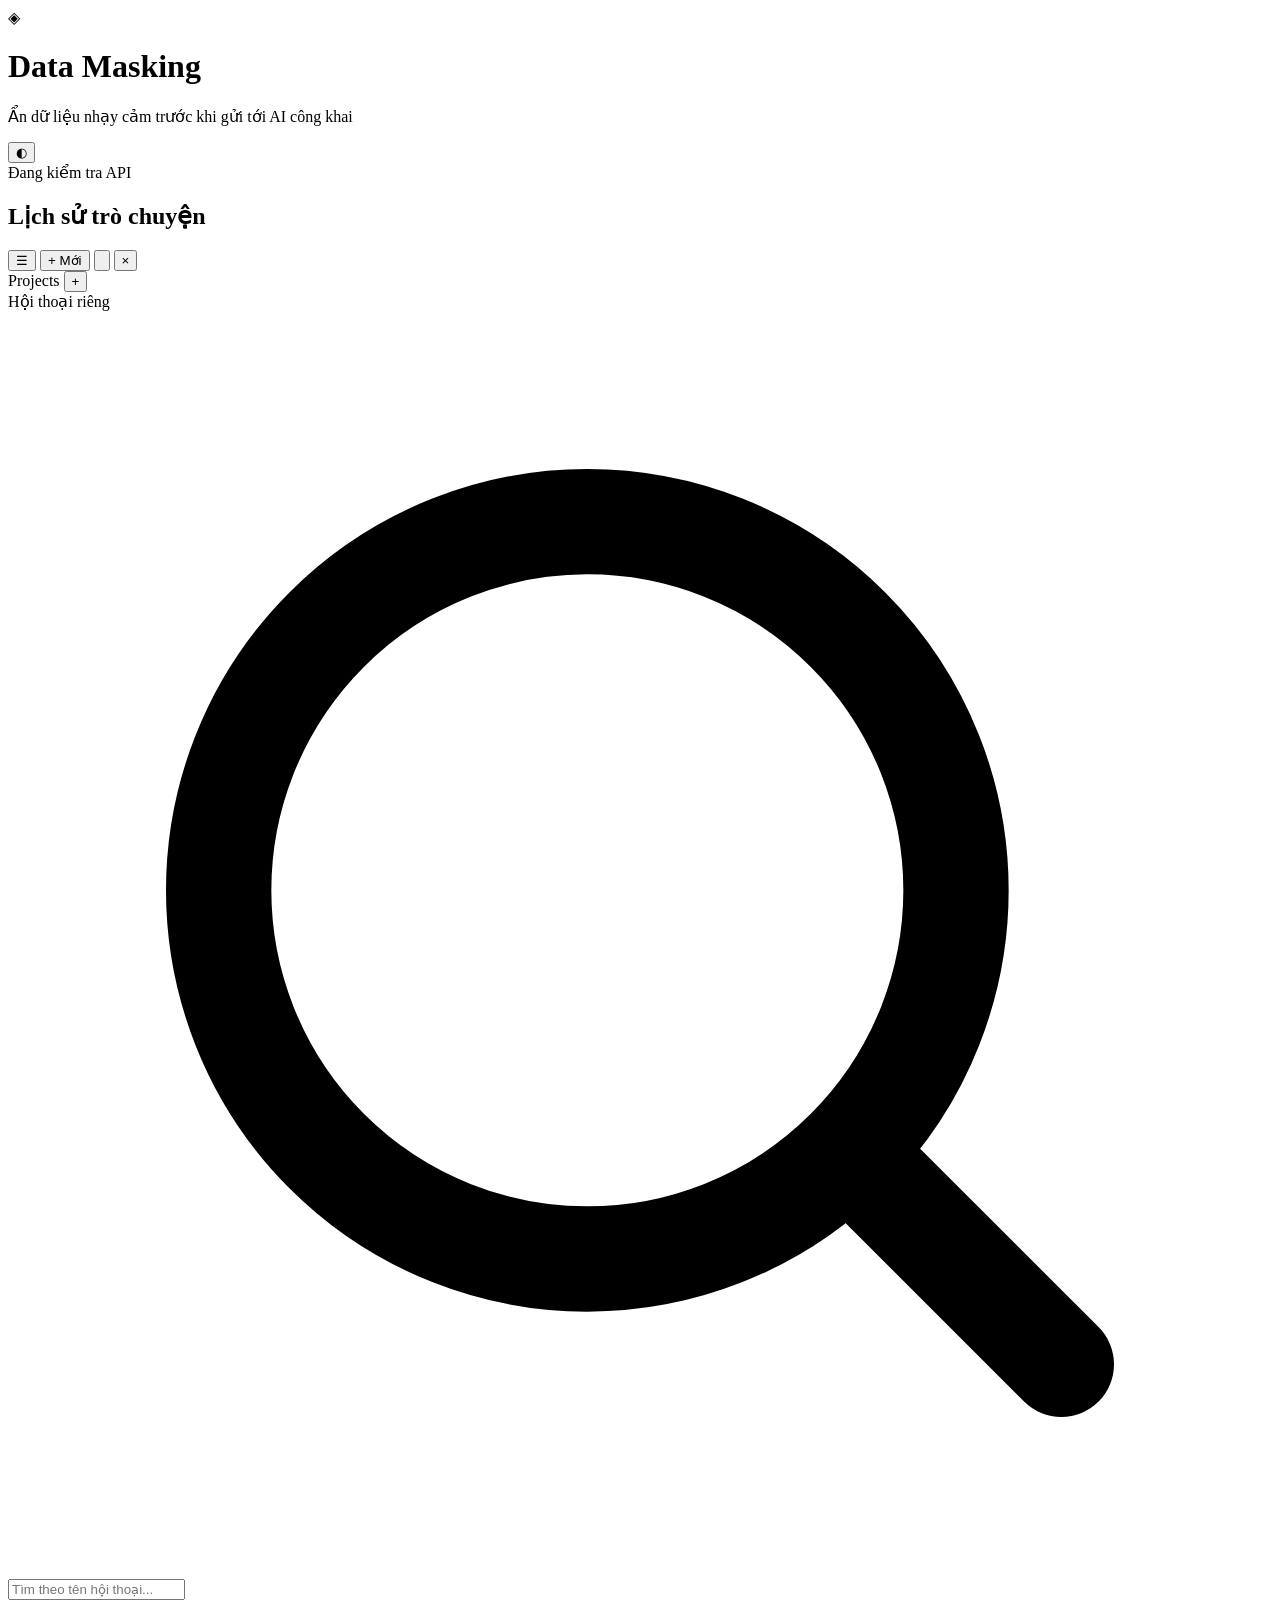
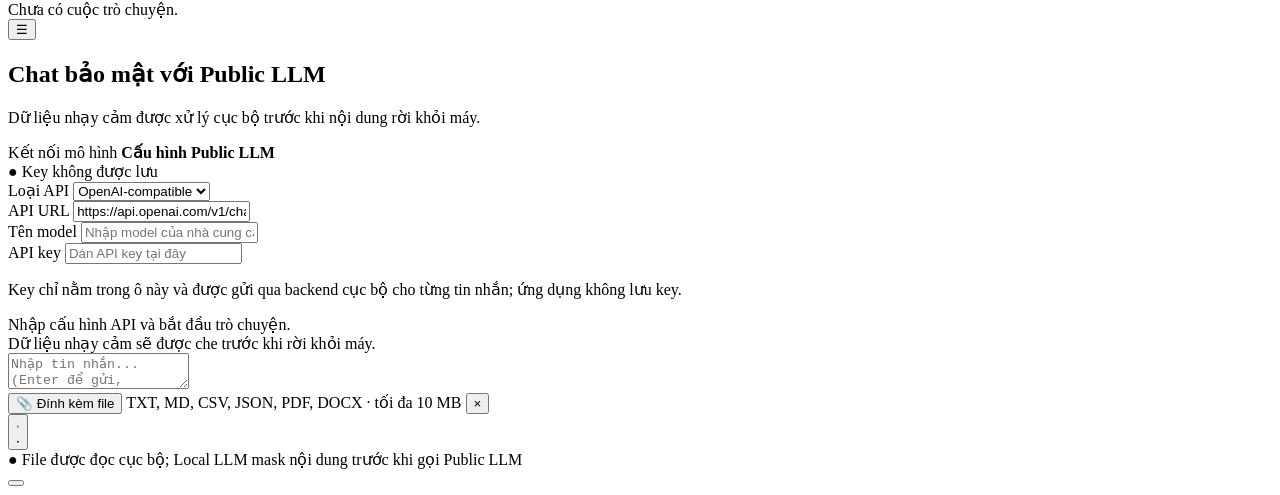
==== app/frontend/index.html @ 3c57312a "split and combine file" ====
<!doctype html>
<html lang="vi">

<head>
  <meta charset="utf-8">
  <meta name="viewport" content="width=device-width, initial-scale=1">
  <title>Data Masking</title>
  <script>
    try {
      const savedTheme = localStorage.getItem('masking-theme');
      document.documentElement.dataset.theme = savedTheme || (matchMedia('(prefers-color-scheme: dark)').matches ? 'dark' : 'light');
    } catch {
      document.documentElement.dataset.theme = 'light';
    }
  </script>
  <link rel="stylesheet" href="/static/css/base.css">
  <link rel="stylesheet" href="/static/css/layout.css">
  <link rel="stylesheet" href="/static/css/chat-theme.css">
</head>

<body>
  <main class="shell">
    <header>
      <div class="header-main">
        <div class="brand">
          <div class="logo">◈</div>
          <div>
            <h1>Data Masking</h1>
            <p class="subtitle">Ẩn dữ liệu nhạy cảm trước khi gửi tới AI công khai</p>
          </div>
        </div>
      </div>
      <div class="header-actions">
        <button id="theme-toggle" class="theme-toggle" type="button" aria-label="Chuyển giao diện">◐</button>
        <div id="status" class="status"><span class="dot"></span><span>Đang kiểm tra API</span></div>
      </div>
    </header>

    <section id="app-card" class="card">
      <div class="app-layout">
        <aside id="conversation-sidebar" class="conversation-sidebar">
          <div class="sidebar-head">
            <h2>Lịch sử trò chuyện</h2>
            <div class="sidebar-head-actions">
              <button id="sidebar-toggle" class="sidebar-toggle" type="button" aria-controls="conversation-sidebar"
                aria-expanded="true" title="Đóng lịch sử">☰</button>
              <button id="new-chat" class="new-chat-btn" type="button" title="Tạo cuộc trò chuyện mới">+ Mới</button>
              <button id="collapsed-projects" class="collapsed-projects-btn" type="button" title="Mở Projects"
                aria-label="Mở Projects">
                <svg viewBox="0 0 24 24" fill="none" stroke="currentColor" stroke-width="1.8" stroke-linecap="round"
                  stroke-linejoin="round" aria-hidden="true">
                  <path d="M3.5 7.5h6l2-2h3.2a2 2 0 0 1 2 2v1"></path>
                  <path d="M3.5 7.5h14.8a2 2 0 0 1 1.9 2.6l-2.3 7a2 2 0 0 1-1.9 1.4H5.5a2 2 0 0 1-2-2z"></path>
                </svg>
              </button>
              <button id="sidebar-close" class="sidebar-close" type="button" aria-label="Đóng lịch sử">×</button>
            </div>
          </div>
          <div id="project-section" class="project-section">
            <div class="section-heading">
              <span>Projects</span>
              <button id="new-project" class="project-add" type="button" title="Tạo Project">+</button>
            </div>
            <div id="project-list" class="project-list"></div>
          </div>
          <div class="conversation-list-head">
            <button id="project-back" class="project-back" type="button" hidden>← Quay lại</button>
            <span id="conversation-section-label" class="conversation-section-label">Hội thoại riêng</span>
          </div>
          <div class="conversation-search">
            <svg viewBox="0 0 24 24" fill="none" stroke="currentColor" stroke-width="2" stroke-linecap="round" aria-hidden="true">
              <circle cx="11" cy="11" r="7"></circle>
              <path d="m16 16 4 4"></path>
            </svg>
            <input id="conversation-search" type="search" maxlength="200" placeholder="Tìm theo tên hội thoại..." autocomplete="off">
          </div>
          <div id="conversation-list" class="conversation-list">
            <div class="conversation-empty">Chưa có cuộc trò chuyện.</div>
          </div>
        </aside>

        <section id="chat-panel" class="panel active">
          <div class="chat-heading chat-heading-row">
            <button id="mobile-sidebar-toggle" class="mobile-sidebar-toggle" type="button"
              aria-controls="conversation-sidebar" aria-expanded="false" title="Mở lịch sử">☰</button>
            <div>
              <h2>Chat bảo mật với Public LLM</h2>
              <p>Dữ liệu nhạy cảm được xử lý cục bộ trước khi nội dung rời khỏi máy.</p>
              <span id="project-context-badge" class="project-context-badge" hidden></span>
            </div>
          </div>
          <section class="api-config">
            <div class="api-config-head">
              <div>
                <span class="api-config-eyebrow">Kết nối mô hình</span>
                <strong>Cấu hình Public LLM</strong>
              </div>
              <span class="secure-chip">● Key không được lưu</span>
            </div>
            <div class="settings-grid">
              <div>
                <label for="provider">Loại API</label>
                <select id="provider">
                  <option value="openai_compatible">OpenAI-compatible</option>
                  <option value="anthropic">Anthropic</option>
                  <option value="gemini">Google Gemini</option>
                </select>
              </div>
              <div>
                <label for="api-url">API URL</label>
                <input id="api-url" type="url" value="https://api.openai.com/v1/chat/completions" spellcheck="false">
              </div>
              <div>
                <label for="model">Tên model</label>
                <input id="model" type="text" placeholder="Nhập model của nhà cung cấp" spellcheck="false">
              </div>
              <div class="field-key">
                <label for="api-key">API key</label>
                <input id="api-key" type="password" placeholder="Dán API key tại đây" autocomplete="off"
                  spellcheck="false">
                <p class="field-note">Key chỉ nằm trong ô này và được gửi qua backend cục bộ cho từng tin nhắn; ứng dụng
                  không lưu key.</p>
              </div>
            </div>
          </section>

          <div id="chat-box" class="chat-box">
            <div id="chat-empty" class="chat-empty">Nhập cấu hình API và bắt đầu trò chuyện.<br>Dữ liệu nhạy cảm sẽ được
              che trước khi rời khỏi máy.</div>
          </div>
          <div class="chat-compose">
            <div class="compose-main">
              <textarea id="chat-input"
                placeholder="Nhập tin nhắn... (Enter để gửi, Shift+Enter để xuống dòng)"></textarea>
              <div class="file-controls">
                <input id="file-input" type="file" hidden accept=".txt,.md,.csv,.json,.xml,.yaml,.yml,.log,.pdf,.docx">
                <button id="attach-file" class="attach-button" type="button">📎 Đính kèm file</button>
                <span id="selected-file" class="selected-file">TXT, MD, CSV, JSON, PDF, DOCX · tối đa 10 MB</span>
                <button id="remove-file" class="file-remove" type="button" aria-label="Bỏ file">×</button>
              </div>
            </div>
            <button id="chat-send" class="primary send-action" type="button" aria-label="Gửi tin nhắn"
              title="Gửi tin nhắn">
              <svg class="send-icon" viewBox="0 0 24 24" fill="none" stroke="currentColor" stroke-width="2.4"
                stroke-linecap="round" stroke-linejoin="round" aria-hidden="true">
                <path d="M12 19V5"></path>
                <path d="m6.5 10.5 5.5-5.5 5.5 5.5"></path>
              </svg>
              <svg class="stop-icon" viewBox="0 0 24 24" fill="currentColor" aria-hidden="true">
                <rect x="7" y="7" width="10" height="10" rx="1.5"></rect>
              </svg>
            </button>
          </div>
          <div id="chat-progress" class="chat-progress" hidden aria-live="polite">
            <div class="progress-copy">
              <span id="progress-label">Đang chuẩn bị...</span>
              <span id="progress-percent" class="progress-percent">0%</span>
            </div>
            <div class="progress-track"><span id="progress-bar" class="progress-bar"></span></div>
          </div>
          <div class="privacy">● File được đọc cục bộ; Local LLM mask nội dung trước khi gọi Public LLM</div>
          <div id="chat-message" class="message"></div>
        </section>
      </div>
      <button id="sidebar-backdrop" class="sidebar-backdrop" type="button" aria-label="Đóng lịch sử"></button>
    </section>
  </main>

  <dialog id="project-dialog">
    <form id="project-form" class="project-dialog-form">
      <h2 id="project-dialog-title">Tạo Project</h2>
      <div class="dialog-field">
        <label for="project-name">Tên Project</label>
        <input id="project-name" maxlength="160" required placeholder="Ví dụ: Tuyển dụng 2026">
      </div>
      <div class="dialog-field">
        <label for="project-description">Mô tả / mục tiêu</label>
        <textarea id="project-description" maxlength="4000" placeholder="Project này dùng để làm gì?"></textarea>
      </div>
      <div class="dialog-field">
        <label for="project-memory">Thông tin cần ghi nhớ</label>
        <textarea id="project-memory" class="project-memory" maxlength="20000"
          placeholder="Quy ước, quyết định, yêu cầu hoặc thông tin cần dùng xuyên suốt các hội thoại..."></textarea>
      </div>
      <div class="dialog-field">
        <label>Tài liệu dùng chung</label>
        <div class="project-documents-box">
          <div class="project-document-controls">
            <span id="project-document-note" class="dialog-note">Lưu Project trước khi thêm tài liệu.</span>
            <input id="project-document-input" type="file" hidden accept=".txt,.md,.csv,.json,.xml,.yaml,.yml,.log,.pdf,.docx">
            <button id="upload-project-document" class="project-document-upload" type="button" disabled>+ Thêm tài liệu</button>
          </div>
          <div id="project-document-list" class="project-document-list"></div>
        </div>
      </div>
      <p class="dialog-note">Backend sẽ kết hợp phần ghi nhớ này với các tin nhắn liên quan từ những hội thoại khác
        và tài liệu dùng chung trong Project, rồi mask trước khi gọi Public LLM.</p>
      <div class="dialog-actions">
        <button id="delete-project" class="dialog-delete" type="button" hidden>Xóa Project</button>
        <button id="cancel-project" type="button">Hủy</button>
        <button class="dialog-save" type="submit">Lưu</button>
      </div>
    </form>
  </dialog>

  <dialog id="conversation-dialog">
    <form id="conversation-form" class="project-dialog-form">
      <h2>Quản lý hội thoại</h2>
      <div class="dialog-field">
        <label for="conversation-name">Tên hội thoại</label>
        <input id="conversation-name" maxlength="200" required placeholder="Nhập tên hội thoại">
      </div>
      <div class="dialog-field">
        <label for="conversation-project">Vị trí lưu</label>
        <select id="conversation-project">
          <option value="">Hội thoại riêng</option>
        </select>
      </div>
      <p class="dialog-note">Khi chuyển vào Project, hội thoại sẽ sử dụng bộ nhớ và ngữ cảnh chung của Project đó.</p>
      <div class="dialog-actions">
        <button id="delete-conversation-dialog" class="dialog-delete" type="button">Xóa hội thoại</button>
        <button id="cancel-conversation" type="button">Hủy</button>
        <button class="dialog-save" type="submit">Lưu thay đổi</button>
      </div>
    </form>
  </dialog>

  <dialog id="app-confirm-dialog" class="app-confirm-dialog">
    <div class="app-confirm-content">
      <div class="app-confirm-top">
        <div id="app-confirm-icon" class="app-confirm-icon" aria-hidden="true">i</div>
        <div class="app-confirm-copy">
          <h2 id="app-confirm-title">Xác nhận</h2>
          <p id="app-confirm-message"></p>
        </div>
      </div>
      <div class="app-confirm-actions">
        <button id="app-confirm-cancel" type="button">Hủy</button>
        <button id="app-confirm-ok" class="confirm-primary" type="button">Xác nhận</button>
      </div>
    </div>
  </dialog>

  <script src="/static/js/state.js"></script>
  <script src="/static/js/api.js"></script>
  <script src="/static/js/projects.js"></script>
  <script src="/static/js/conversations.js"></script>
  <script src="/static/js/chat.js"></script>
  <script src="/static/js/app.js"></script>
</body>

</html>
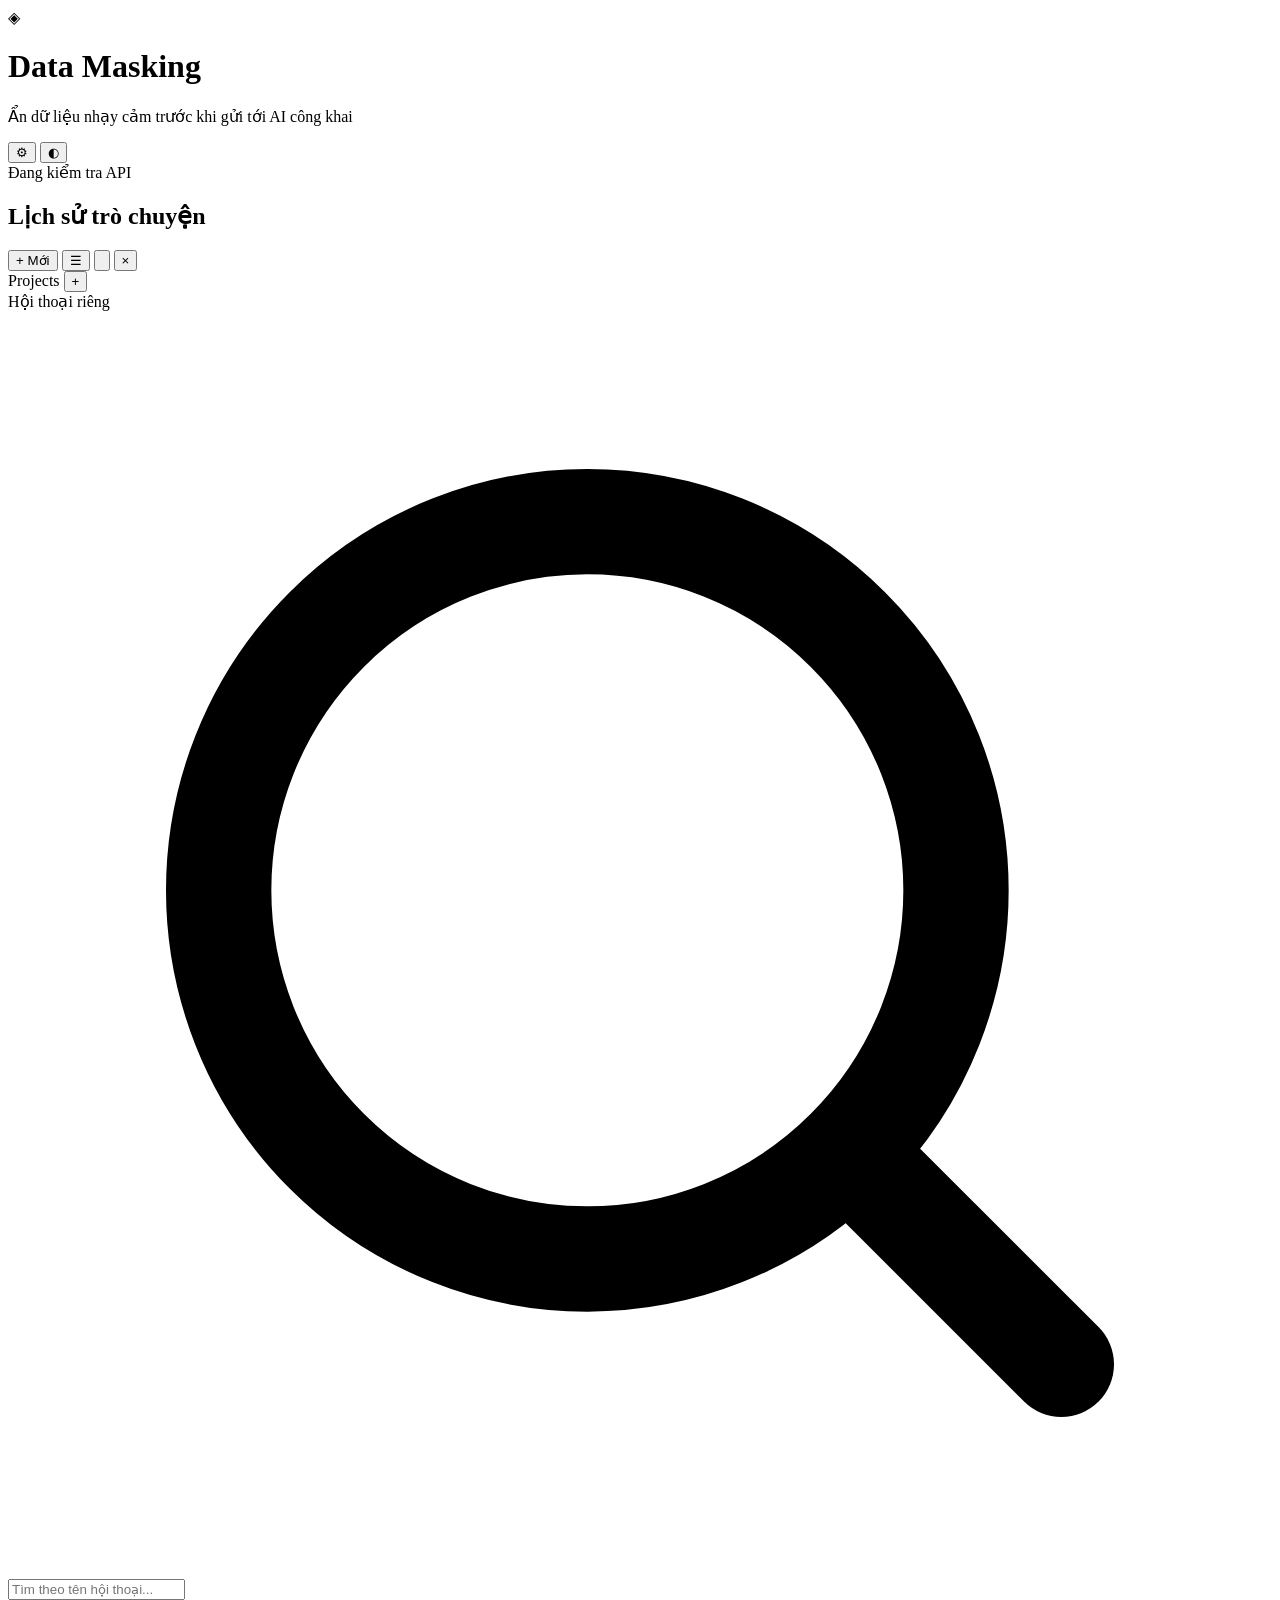
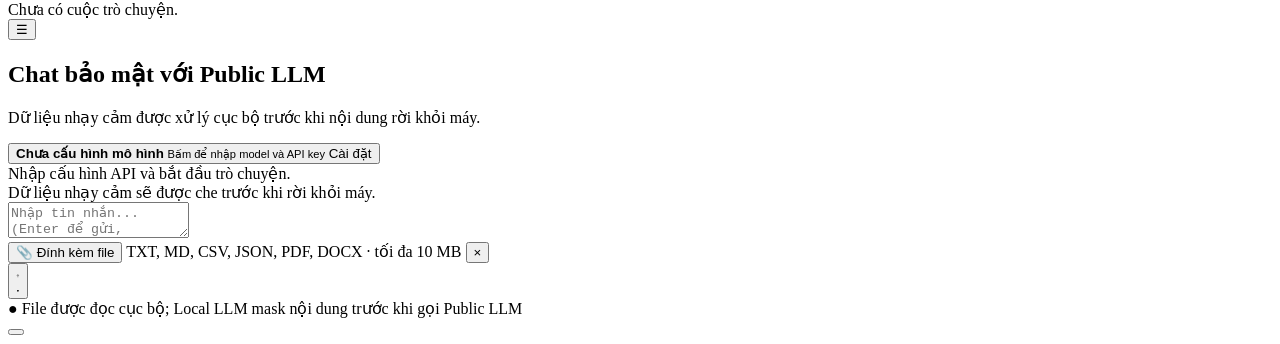
==== commit 43fd5cc4: "update setting api" ====
--- a/app/frontend/index.html
+++ b/app/frontend/index.html
@@ -13,9 +13,9 @@
       document.documentElement.dataset.theme = 'light';
     }
   </script>
-  <link rel="stylesheet" href="/static/css/base.css">
-  <link rel="stylesheet" href="/static/css/layout.css">
-  <link rel="stylesheet" href="/static/css/chat-theme.css">
+  <link rel="stylesheet" href="/static/css/base.css?v=20260827-2">
+  <link rel="stylesheet" href="/static/css/layout.css?v=20260827-2">
+  <link rel="stylesheet" href="/static/css/chat-theme.css?v=20260827-4">
 </head>
 
 <body>
@@ -31,6 +31,8 @@
         </div>
       </div>
       <div class="header-actions">
+        <button id="settings-open" class="settings-toggle" type="button" aria-label="Mở cài đặt mô hình"
+          title="Cài đặt mô hình">⚙</button>
         <button id="theme-toggle" class="theme-toggle" type="button" aria-label="Chuyển giao diện">◐</button>
         <div id="status" class="status"><span class="dot"></span><span>Đang kiểm tra API</span></div>
       </div>
@@ -42,9 +44,9 @@
           <div class="sidebar-head">
             <h2>Lịch sử trò chuyện</h2>
             <div class="sidebar-head-actions">
+              <button id="new-chat" class="new-chat-btn" type="button" title="Tạo cuộc trò chuyện mới">+ Mới</button>
               <button id="sidebar-toggle" class="sidebar-toggle" type="button" aria-controls="conversation-sidebar"
                 aria-expanded="true" title="Đóng lịch sử">☰</button>
-              <button id="new-chat" class="new-chat-btn" type="button" title="Tạo cuộc trò chuyện mới">+ Mới</button>
               <button id="collapsed-projects" class="collapsed-projects-btn" type="button" title="Mở Projects"
                 aria-label="Mở Projects">
                 <svg viewBox="0 0 24 24" fill="none" stroke="currentColor" stroke-width="1.8" stroke-linecap="round"
@@ -89,40 +91,14 @@
               <span id="project-context-badge" class="project-context-badge" hidden></span>
             </div>
           </div>
-          <section class="api-config">
-            <div class="api-config-head">
-              <div>
-                <span class="api-config-eyebrow">Kết nối mô hình</span>
-                <strong>Cấu hình Public LLM</strong>
-              </div>
-              <span class="secure-chip">● Key không được lưu</span>
-            </div>
-            <div class="settings-grid">
-              <div>
-                <label for="provider">Loại API</label>
-                <select id="provider">
-                  <option value="openai_compatible">OpenAI-compatible</option>
-                  <option value="anthropic">Anthropic</option>
-                  <option value="gemini">Google Gemini</option>
-                </select>
-              </div>
-              <div>
-                <label for="api-url">API URL</label>
-                <input id="api-url" type="url" value="https://api.openai.com/v1/chat/completions" spellcheck="false">
-              </div>
-              <div>
-                <label for="model">Tên model</label>
-                <input id="model" type="text" placeholder="Nhập model của nhà cung cấp" spellcheck="false">
-              </div>
-              <div class="field-key">
-                <label for="api-key">API key</label>
-                <input id="api-key" type="password" placeholder="Dán API key tại đây" autocomplete="off"
-                  spellcheck="false">
-                <p class="field-note">Key chỉ nằm trong ô này và được gửi qua backend cục bộ cho từng tin nhắn; ứng dụng
-                  không lưu key.</p>
-              </div>
-            </div>
-          </section>
+          <button id="model-summary" class="model-summary" type="button" aria-label="Mở cài đặt mô hình">
+            <span id="model-summary-dot" class="model-summary-dot"></span>
+            <span class="model-summary-copy">
+              <strong id="model-summary-name">Chưa cấu hình mô hình</strong>
+              <small id="model-summary-detail">Bấm để nhập model và API key</small>
+            </span>
+            <span class="model-summary-action">Cài đặt</span>
+          </button>
 
           <div id="chat-box" class="chat-box">
             <div id="chat-empty" class="chat-empty">Nhập cấu hình API và bắt đầu trò chuyện.<br>Dữ liệu nhạy cảm sẽ được
@@ -166,6 +142,57 @@
     </section>
   </main>
 
+  <dialog id="settings-dialog" class="settings-dialog">
+    <form id="settings-form" class="settings-dialog-form">
+      <div class="settings-dialog-head">
+        <div>
+          <span class="api-config-eyebrow">Kết nối mô hình</span>
+          <h2>Cài đặt Public LLM</h2>
+          <p>Chọn nhà cung cấp và model dùng cho cuộc trò chuyện.</p>
+        </div>
+        <button id="settings-close-icon" class="dialog-close" type="button" aria-label="Đóng cài đặt">×</button>
+      </div>
+      <div class="settings-grid">
+        <div class="settings-provider">
+          <label for="provider">Loại API</label>
+          <select id="provider">
+            <option value="openai_compatible">OpenAI-compatible</option>
+            <option value="anthropic">Anthropic</option>
+            <option value="gemini">Google Gemini</option>
+          </select>
+        </div>
+        <div class="settings-model">
+          <label for="model">Tên model</label>
+          <div class="model-picker">
+            <input id="model" type="text" list="model-options" placeholder="Chọn hoặc nhập model" autocomplete="off"
+              spellcheck="false">
+            <button id="load-models" class="load-models" type="button">Tải models</button>
+          </div>
+          <datalist id="model-options"></datalist>
+          <p id="model-load-status" class="model-load-status" aria-live="polite">Nhập API key để tải danh sách model.</p>
+        </div>
+        <div class="settings-url">
+          <label for="api-url">API URL</label>
+          <input id="api-url" type="url" value="https://api.openai.com/v1/chat/completions" spellcheck="false">
+        </div>
+        <div class="field-key">
+          <div class="api-key-label">
+            <label for="api-key">API key</label>
+            <span class="secure-chip">● Key không được lưu</span>
+          </div>
+          <input id="api-key" type="password" placeholder="Dán API key tại đây" autocomplete="off"
+            spellcheck="false">
+          <p class="field-note">API key chỉ tồn tại trong phiên đang mở và được gửi qua backend cục bộ cho từng tin
+            nhắn. Ứng dụng không lưu key vào trình duyệt hoặc PostgreSQL.</p>
+        </div>
+      </div>
+      <div class="dialog-actions settings-dialog-actions">
+        <button id="settings-close" type="button">Đóng</button>
+        <button class="dialog-save" type="submit">Lưu cài đặt</button>
+      </div>
+    </form>
+  </dialog>
+
   <dialog id="project-dialog">
     <form id="project-form" class="project-dialog-form">
       <h2 id="project-dialog-title">Tạo Project</h2>
@@ -241,12 +268,13 @@
     </div>
   </dialog>
 
-  <script src="/static/js/state.js"></script>
-  <script src="/static/js/api.js"></script>
-  <script src="/static/js/projects.js"></script>
-  <script src="/static/js/conversations.js"></script>
-  <script src="/static/js/chat.js"></script>
-  <script src="/static/js/app.js"></script>
+  <script src="/static/js/state.js?v=20260827-2"></script>
+  <script src="/static/js/api.js?v=20260827-2"></script>
+  <script src="/static/js/settings.js?v=20260827-4"></script>
+  <script src="/static/js/projects.js?v=20260827-2"></script>
+  <script src="/static/js/conversations.js?v=20260827-2"></script>
+  <script src="/static/js/chat.js?v=20260827-2"></script>
+  <script src="/static/js/app.js?v=20260827-2"></script>
 </body>
 
 </html>
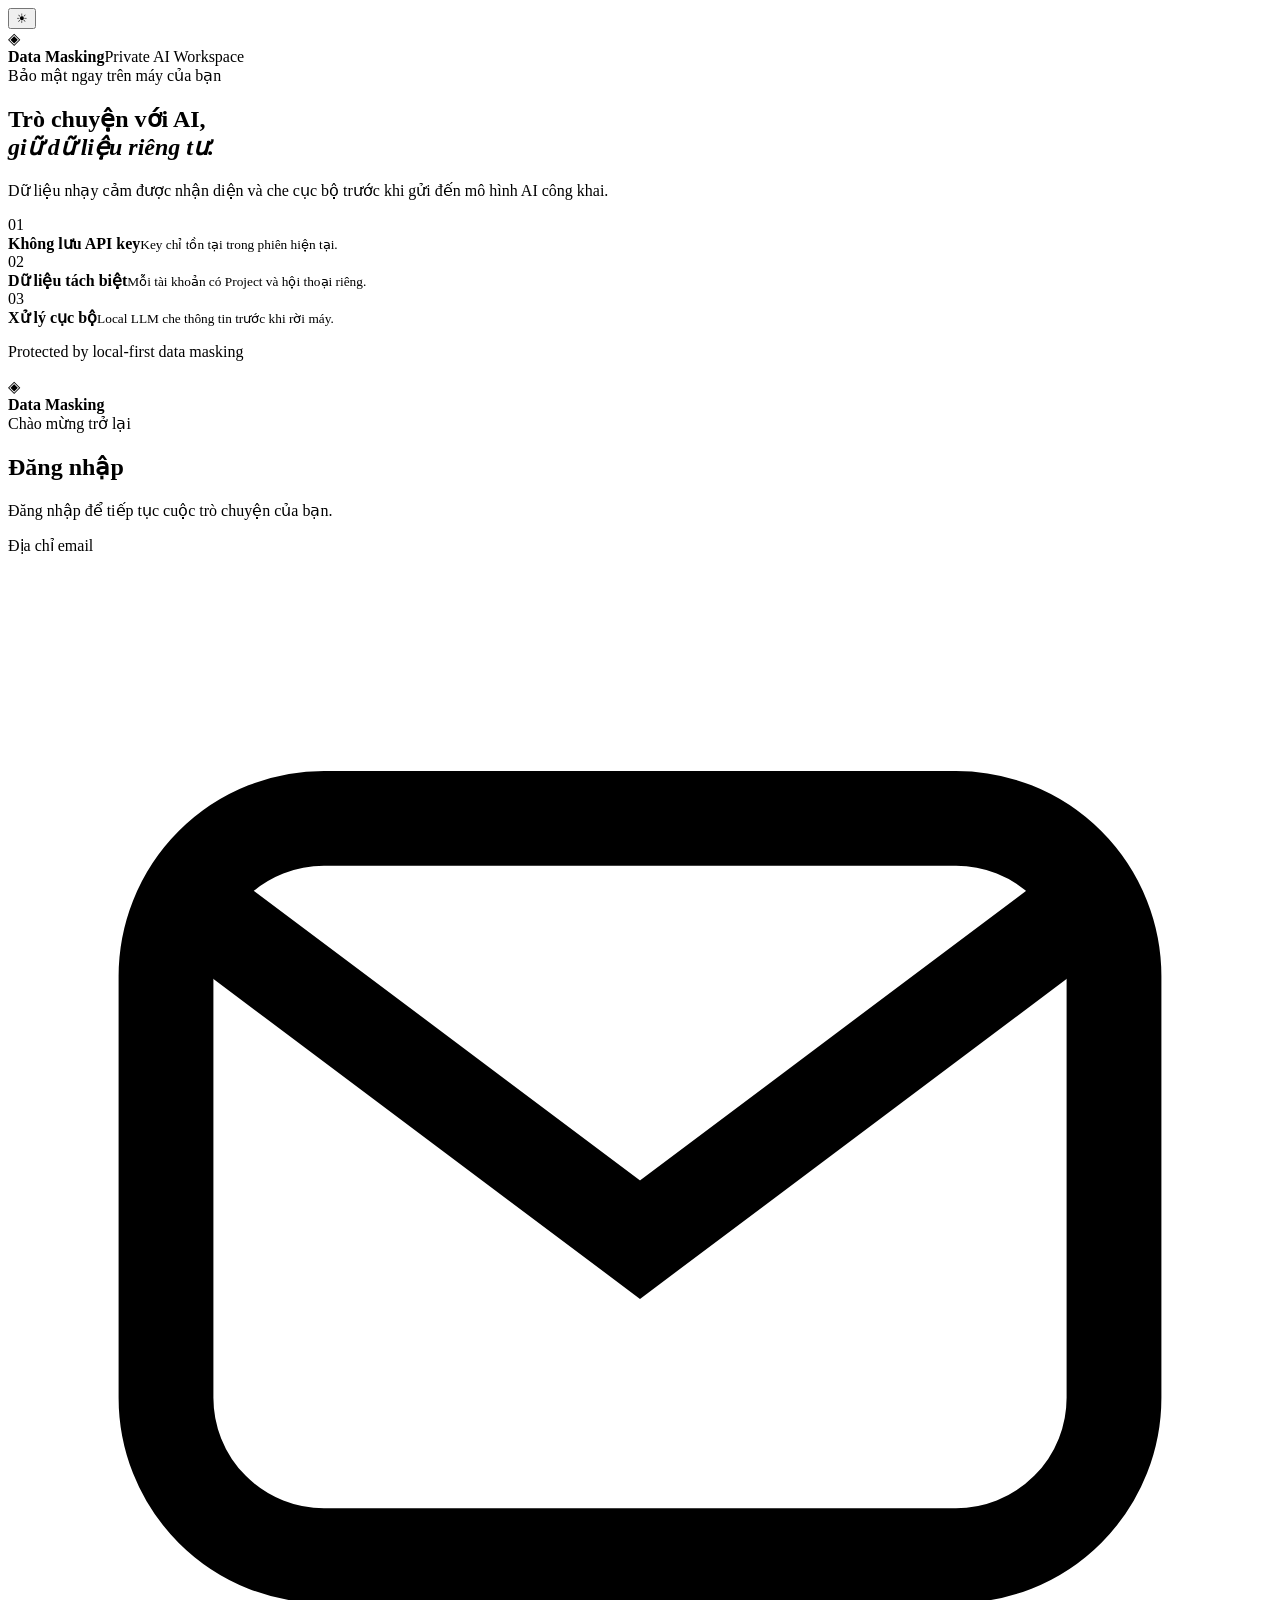
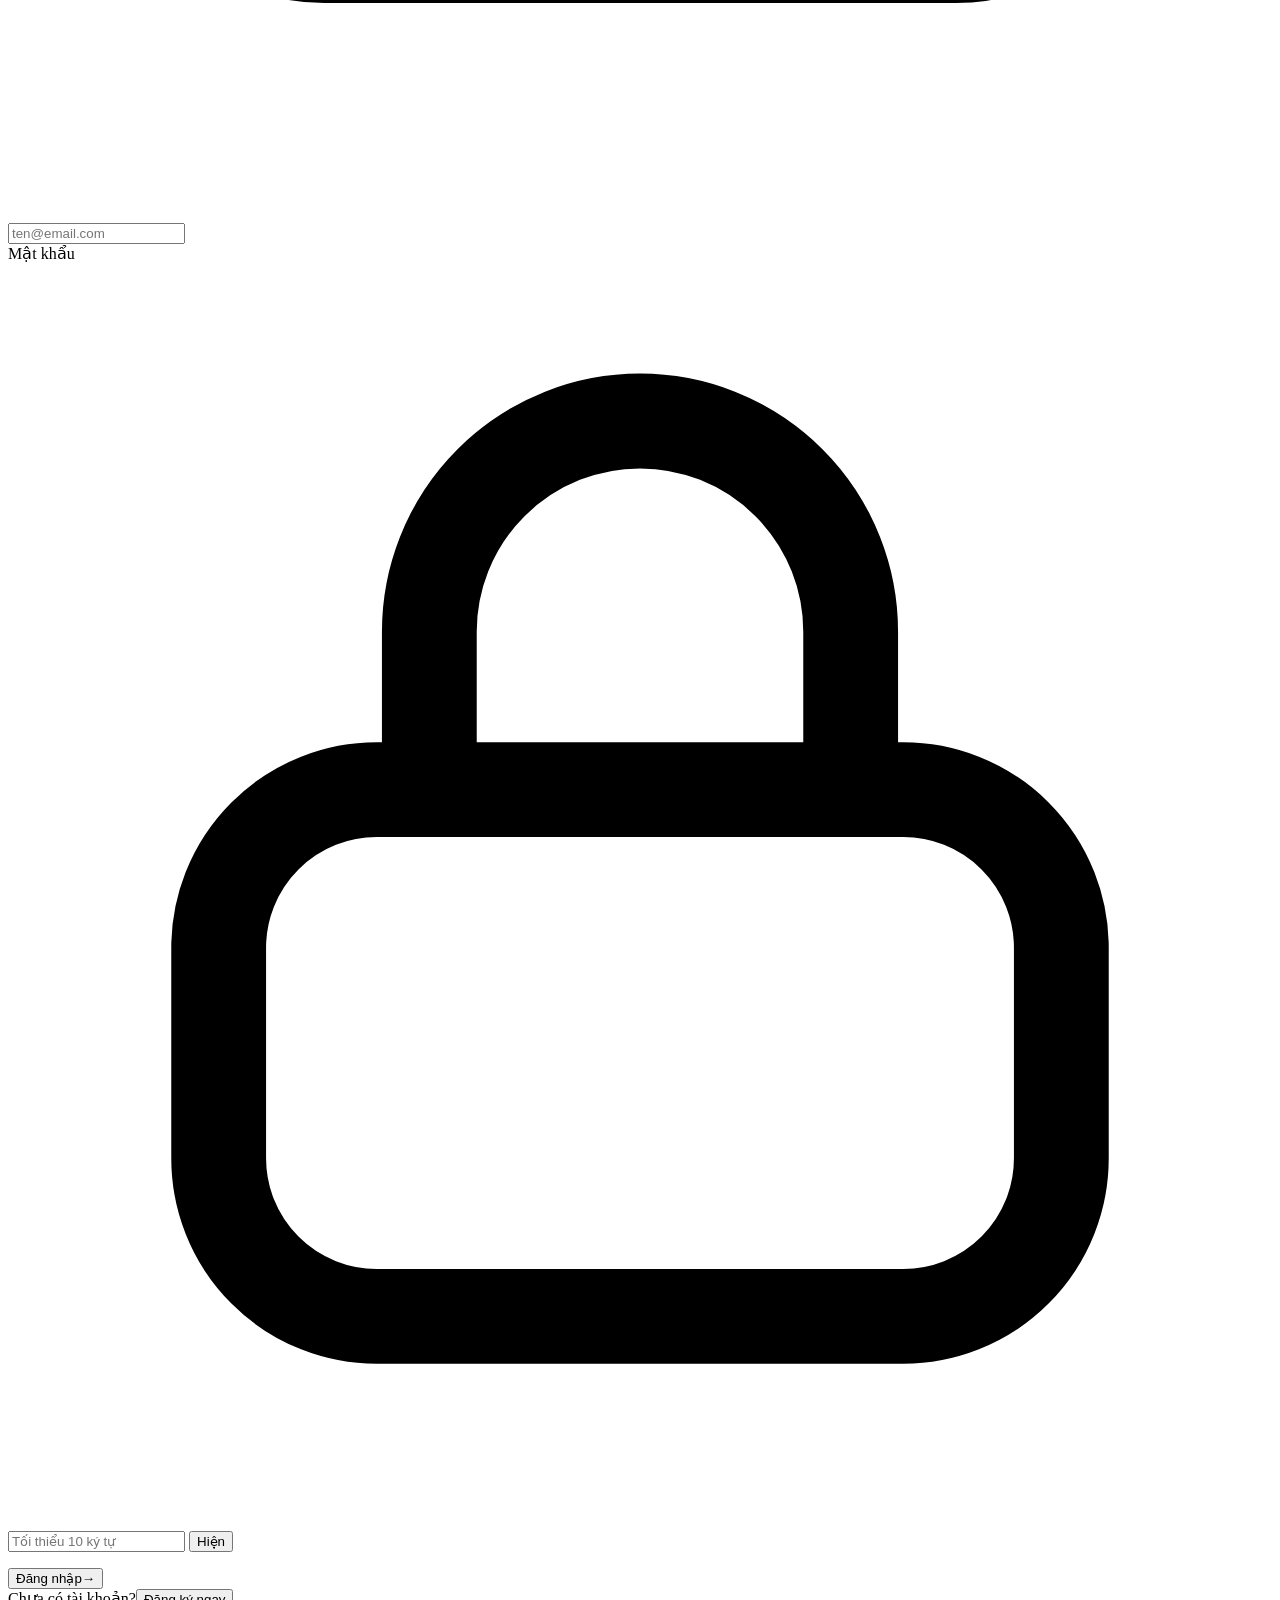
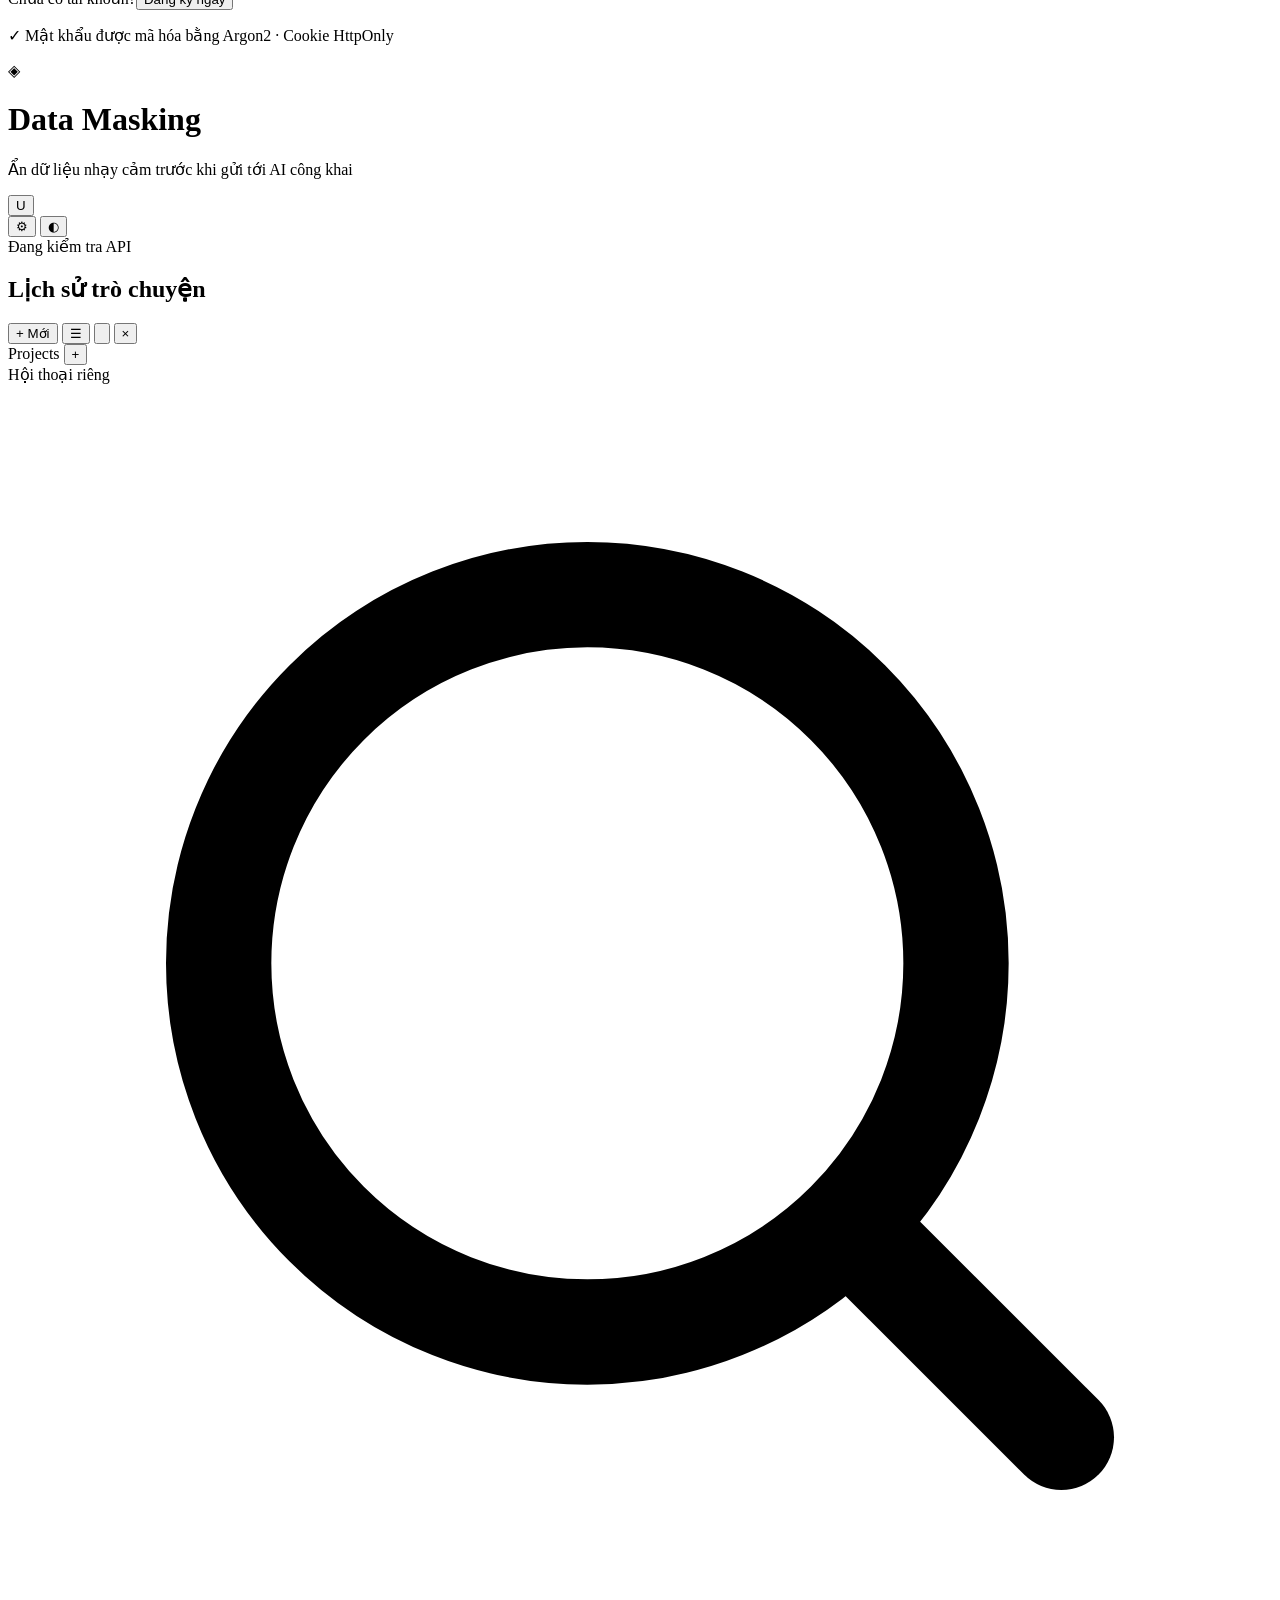
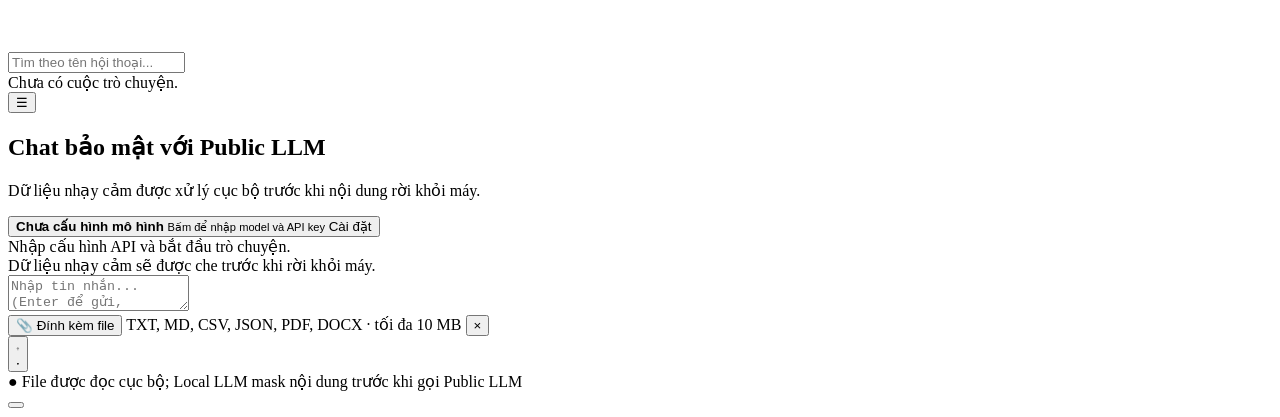
==== commit 156d7173: "add feature login and register" ====
--- a/app/frontend/index.html
+++ b/app/frontend/index.html
@@ -13,13 +13,81 @@
       document.documentElement.dataset.theme = 'light';
     }
   </script>
-  <link rel="stylesheet" href="/static/css/base.css?v=20260827-2">
+  <link rel="stylesheet" href="/static/css/base.css?v=20260827-5">
   <link rel="stylesheet" href="/static/css/layout.css?v=20260827-2">
   <link rel="stylesheet" href="/static/css/chat-theme.css?v=20260827-4">
+  <link rel="stylesheet" href="/static/css/auth.css?v=20260827-2">
 </head>
 
-<body>
-  <main class="shell">
+<body class="auth-loading">
+  <section id="auth-view" class="auth-view" aria-labelledby="auth-title">
+    <button id="auth-theme-toggle" class="auth-theme-toggle" type="button" aria-label="Chuyển giao diện">☀</button>
+    <div class="auth-layout">
+      <aside class="auth-showcase">
+        <div class="auth-brand">
+          <div class="auth-brand-mark" aria-hidden="true">◈</div>
+          <div><strong>Data Masking</strong><span>Private AI Workspace</span></div>
+        </div>
+        <div class="auth-showcase-copy">
+          <span class="auth-showcase-label"><i></i> Bảo mật ngay trên máy của bạn</span>
+          <h2>Trò chuyện với AI,<br><em>giữ dữ liệu riêng tư.</em></h2>
+          <p>Dữ liệu nhạy cảm được nhận diện và che cục bộ trước khi gửi đến mô hình AI công khai.</p>
+        </div>
+        <div class="auth-benefits">
+          <div class="auth-benefit"><span>01</span><div><strong>Không lưu API key</strong><small>Key chỉ tồn tại trong phiên hiện tại.</small></div></div>
+          <div class="auth-benefit"><span>02</span><div><strong>Dữ liệu tách biệt</strong><small>Mỗi tài khoản có Project và hội thoại riêng.</small></div></div>
+          <div class="auth-benefit"><span>03</span><div><strong>Xử lý cục bộ</strong><small>Local LLM che thông tin trước khi rời máy.</small></div></div>
+        </div>
+        <p class="auth-showcase-foot">Protected by local-first data masking</p>
+      </aside>
+
+      <div class="auth-card">
+        <div class="auth-mobile-brand">
+          <div class="auth-brand-mark" aria-hidden="true">◈</div>
+          <strong>Data Masking</strong>
+        </div>
+        <div class="auth-heading">
+          <span id="auth-mode-eyebrow" class="auth-eyebrow">Chào mừng trở lại</span>
+          <h1 id="auth-title">Đăng nhập</h1>
+          <p id="auth-subtitle">Đăng nhập để tiếp tục cuộc trò chuyện của bạn.</p>
+        </div>
+        <form id="auth-form" class="auth-form">
+          <div class="auth-field">
+            <label for="auth-email">Địa chỉ email</label>
+            <div class="auth-input-wrap">
+              <svg viewBox="0 0 24 24" fill="none" stroke="currentColor" stroke-width="1.8" aria-hidden="true"><rect x="3" y="5" width="18" height="14" rx="3"></rect><path d="m4 7 8 6 8-6"></path></svg>
+              <input id="auth-email" type="email" maxlength="254" autocomplete="email" required
+                placeholder="ten@email.com">
+            </div>
+          </div>
+          <div class="auth-field">
+            <label for="auth-password">Mật khẩu</label>
+            <div class="auth-input-wrap">
+              <svg viewBox="0 0 24 24" fill="none" stroke="currentColor" stroke-width="1.8" aria-hidden="true"><rect x="4" y="10" width="16" height="10" rx="3"></rect><path d="M8 10V7a4 4 0 0 1 8 0v3"></path></svg>
+              <input id="auth-password" type="password" minlength="10" maxlength="128"
+                autocomplete="current-password" required placeholder="Tối thiểu 10 ký tự">
+              <button class="password-toggle" type="button" data-password-target="auth-password">Hiện</button>
+            </div>
+          </div>
+          <div id="auth-password-confirm-field" class="auth-field auth-confirm-field" hidden>
+            <label for="auth-password-confirm">Nhập lại mật khẩu</label>
+            <div class="auth-input-wrap">
+              <svg viewBox="0 0 24 24" fill="none" stroke="currentColor" stroke-width="1.8" aria-hidden="true"><path d="M12 3 4.5 6v5.2c0 4.4 3.1 8.4 7.5 9.8 4.4-1.4 7.5-5.4 7.5-9.8V6z"></path><path d="m9 12 2 2 4-4"></path></svg>
+              <input id="auth-password-confirm" type="password" minlength="10" maxlength="128"
+                autocomplete="new-password" placeholder="Nhập lại mật khẩu">
+              <button class="password-toggle" type="button" data-password-target="auth-password-confirm">Hiện</button>
+            </div>
+          </div>
+          <p id="auth-message" class="auth-message" aria-live="polite"></p>
+          <button id="auth-submit" class="auth-submit" type="submit"><span>Đăng nhập</span><b aria-hidden="true">→</b></button>
+        </form>
+        <div class="auth-switch-row"><span id="auth-switch-prompt">Chưa có tài khoản?</span><button id="auth-switch" class="auth-switch" type="button">Đăng ký ngay</button></div>
+        <p class="auth-security"><span>✓</span> Mật khẩu được mã hóa bằng Argon2 · Cookie HttpOnly</p>
+      </div>
+    </div>
+  </section>
+
+  <main id="app-shell" class="shell">
     <header>
       <div class="header-main">
         <div class="brand">
@@ -31,6 +99,18 @@
         </div>
       </div>
       <div class="header-actions">
+        <div class="account-menu">
+          <button id="account-toggle" class="account-toggle" type="button" aria-expanded="false"
+            aria-controls="account-popover" title="Tài khoản">
+            <span id="account-avatar" class="account-avatar">U</span>
+            <span id="account-email" class="account-email"></span>
+          </button>
+          <div id="account-popover" class="account-popover" hidden>
+            <strong id="account-popover-email"></strong>
+            <span id="account-role" class="account-role">Người dùng</span>
+            <button id="logout-button" type="button">Đăng xuất</button>
+          </div>
+        </div>
         <button id="settings-open" class="settings-toggle" type="button" aria-label="Mở cài đặt mô hình"
           title="Cài đặt mô hình">⚙</button>
         <button id="theme-toggle" class="theme-toggle" type="button" aria-label="Chuyển giao diện">◐</button>
@@ -270,6 +350,7 @@
 
   <script src="/static/js/state.js?v=20260827-2"></script>
   <script src="/static/js/api.js?v=20260827-2"></script>
+  <script src="/static/js/auth.js?v=20260827-2"></script>
   <script src="/static/js/settings.js?v=20260827-4"></script>
   <script src="/static/js/projects.js?v=20260827-2"></script>
   <script src="/static/js/conversations.js?v=20260827-2"></script>
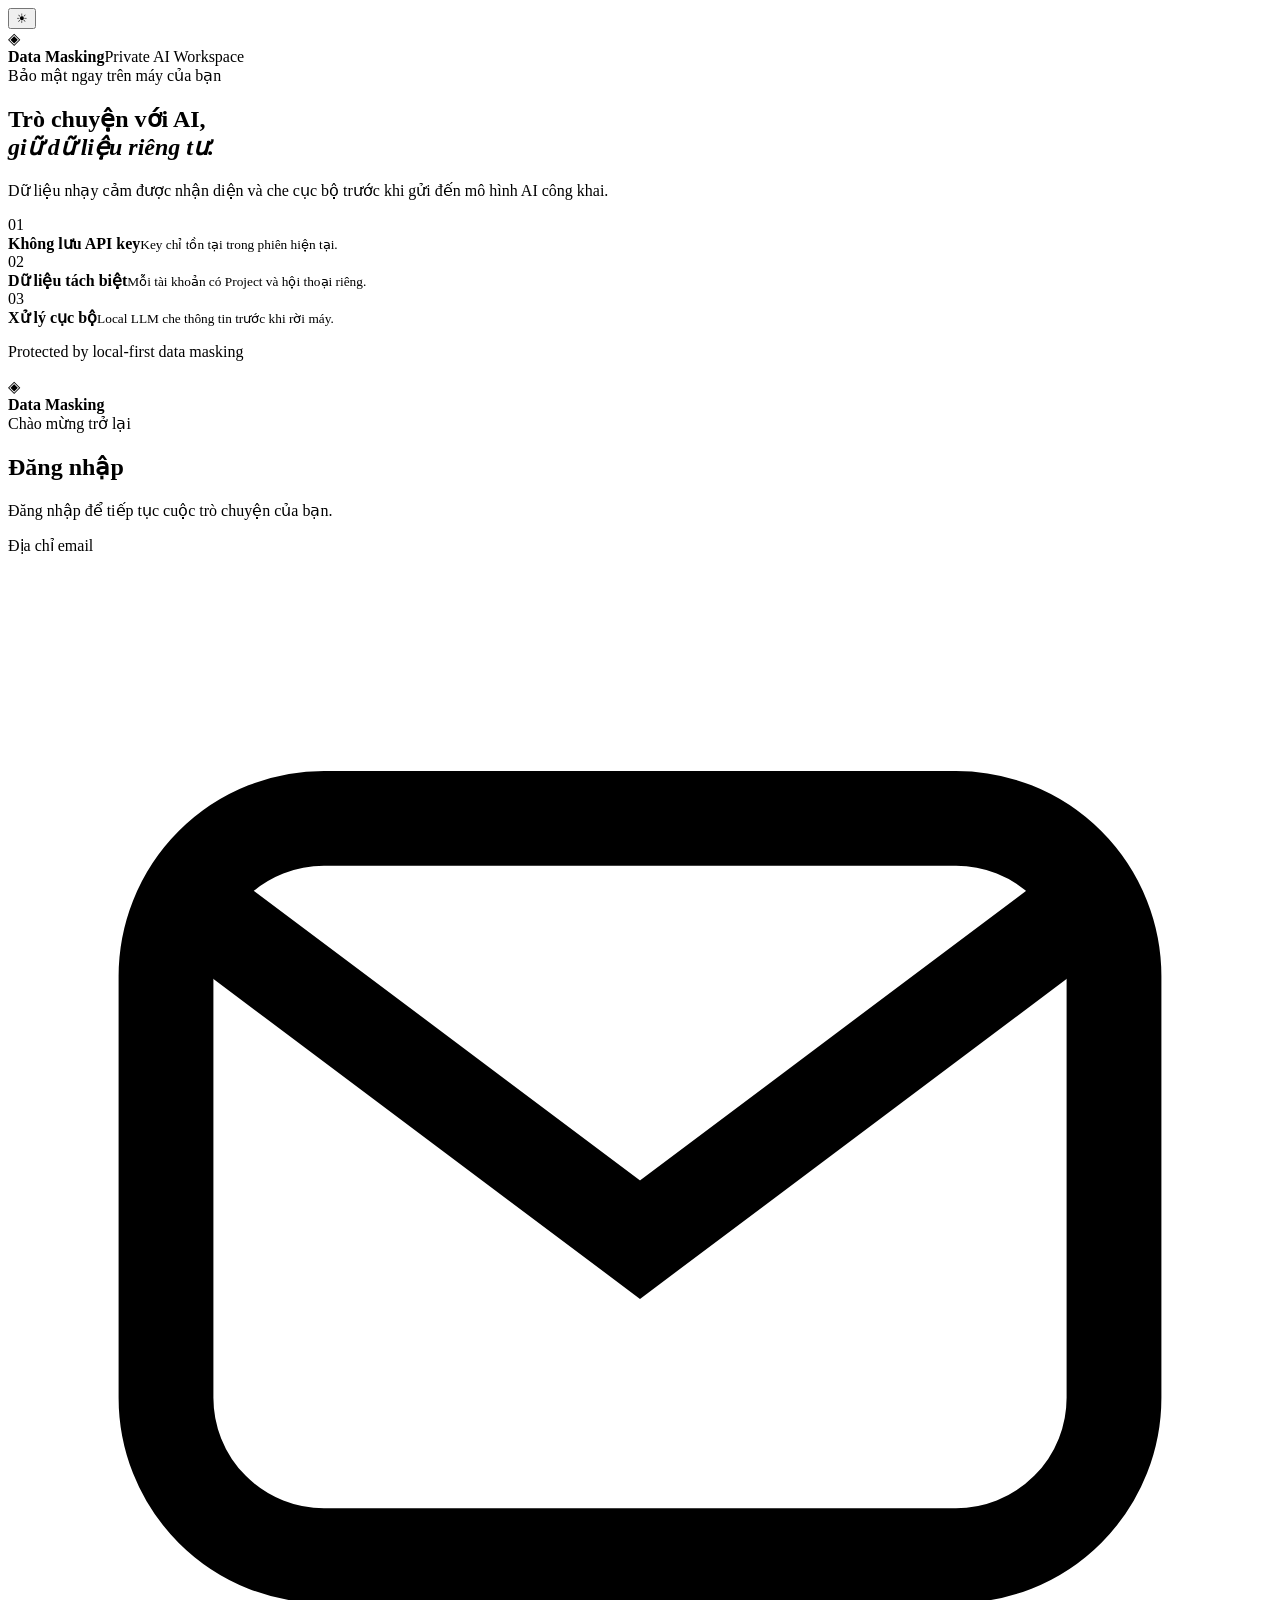
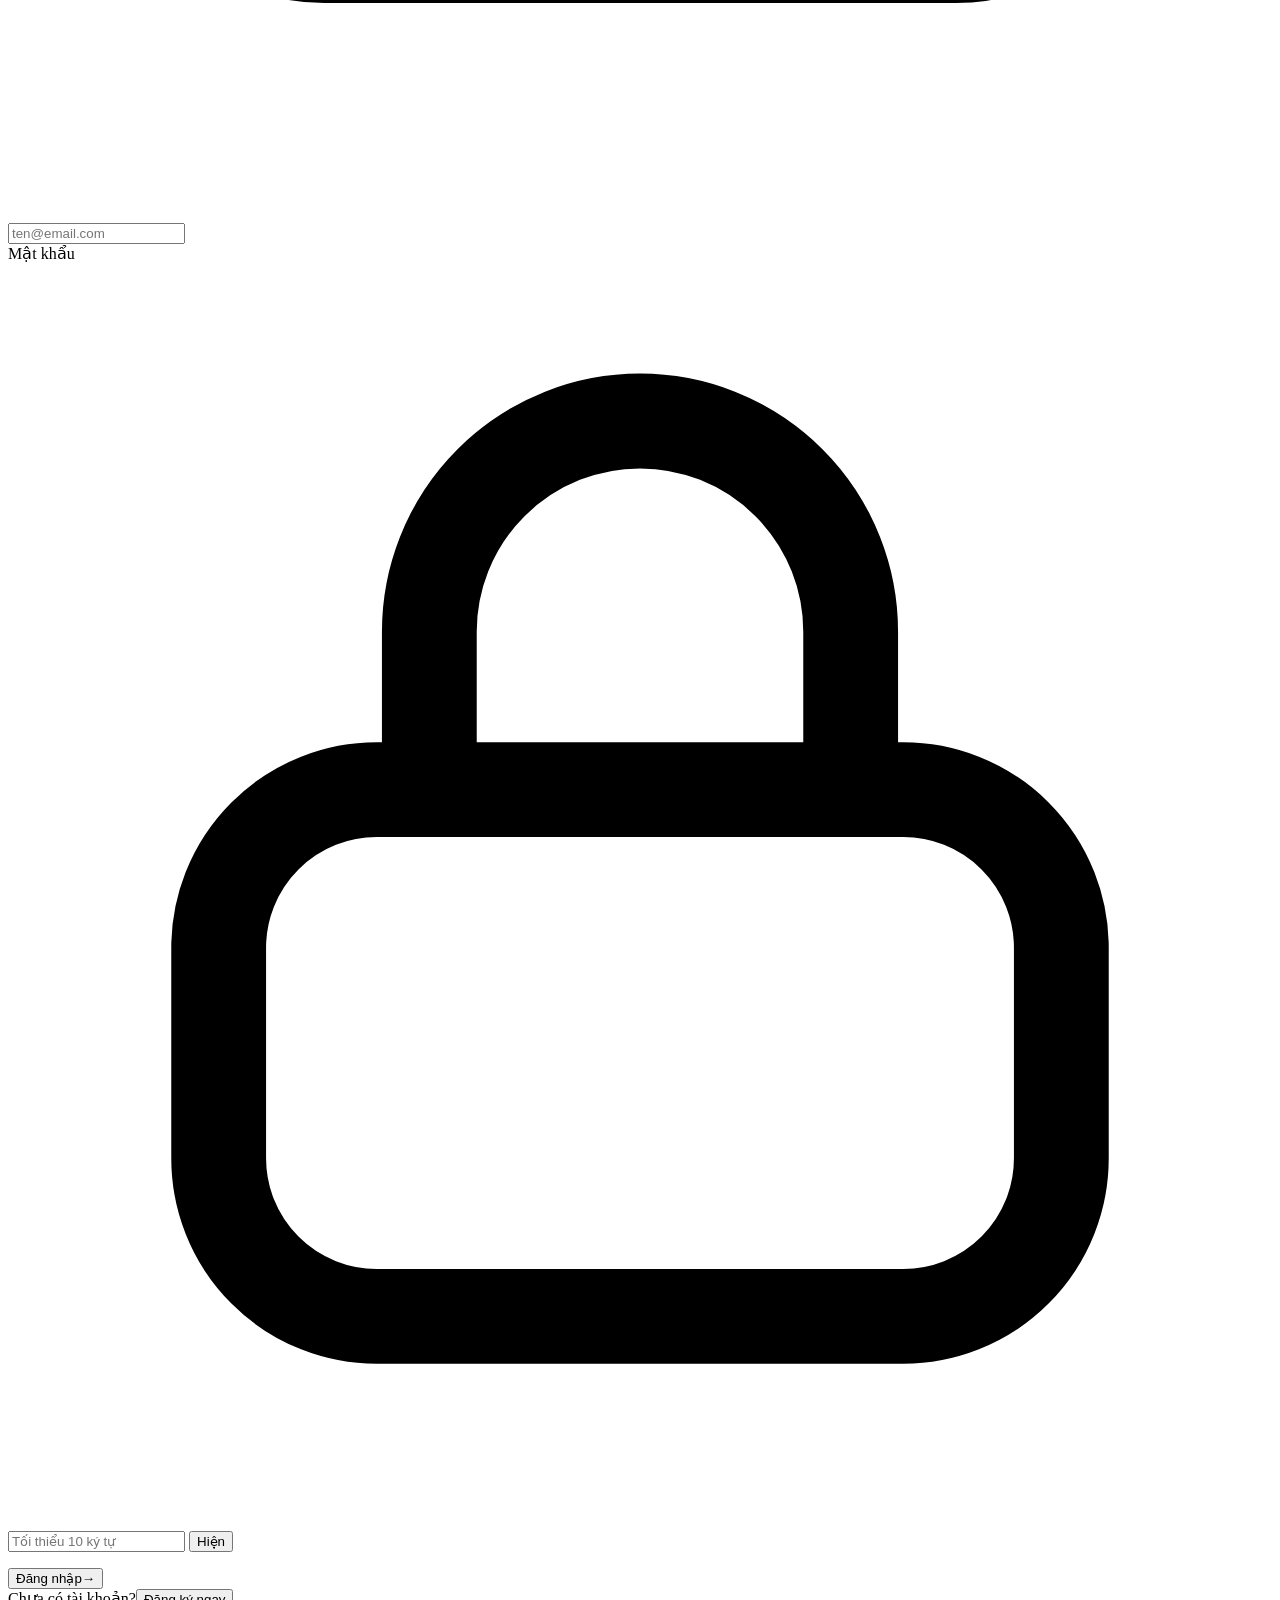
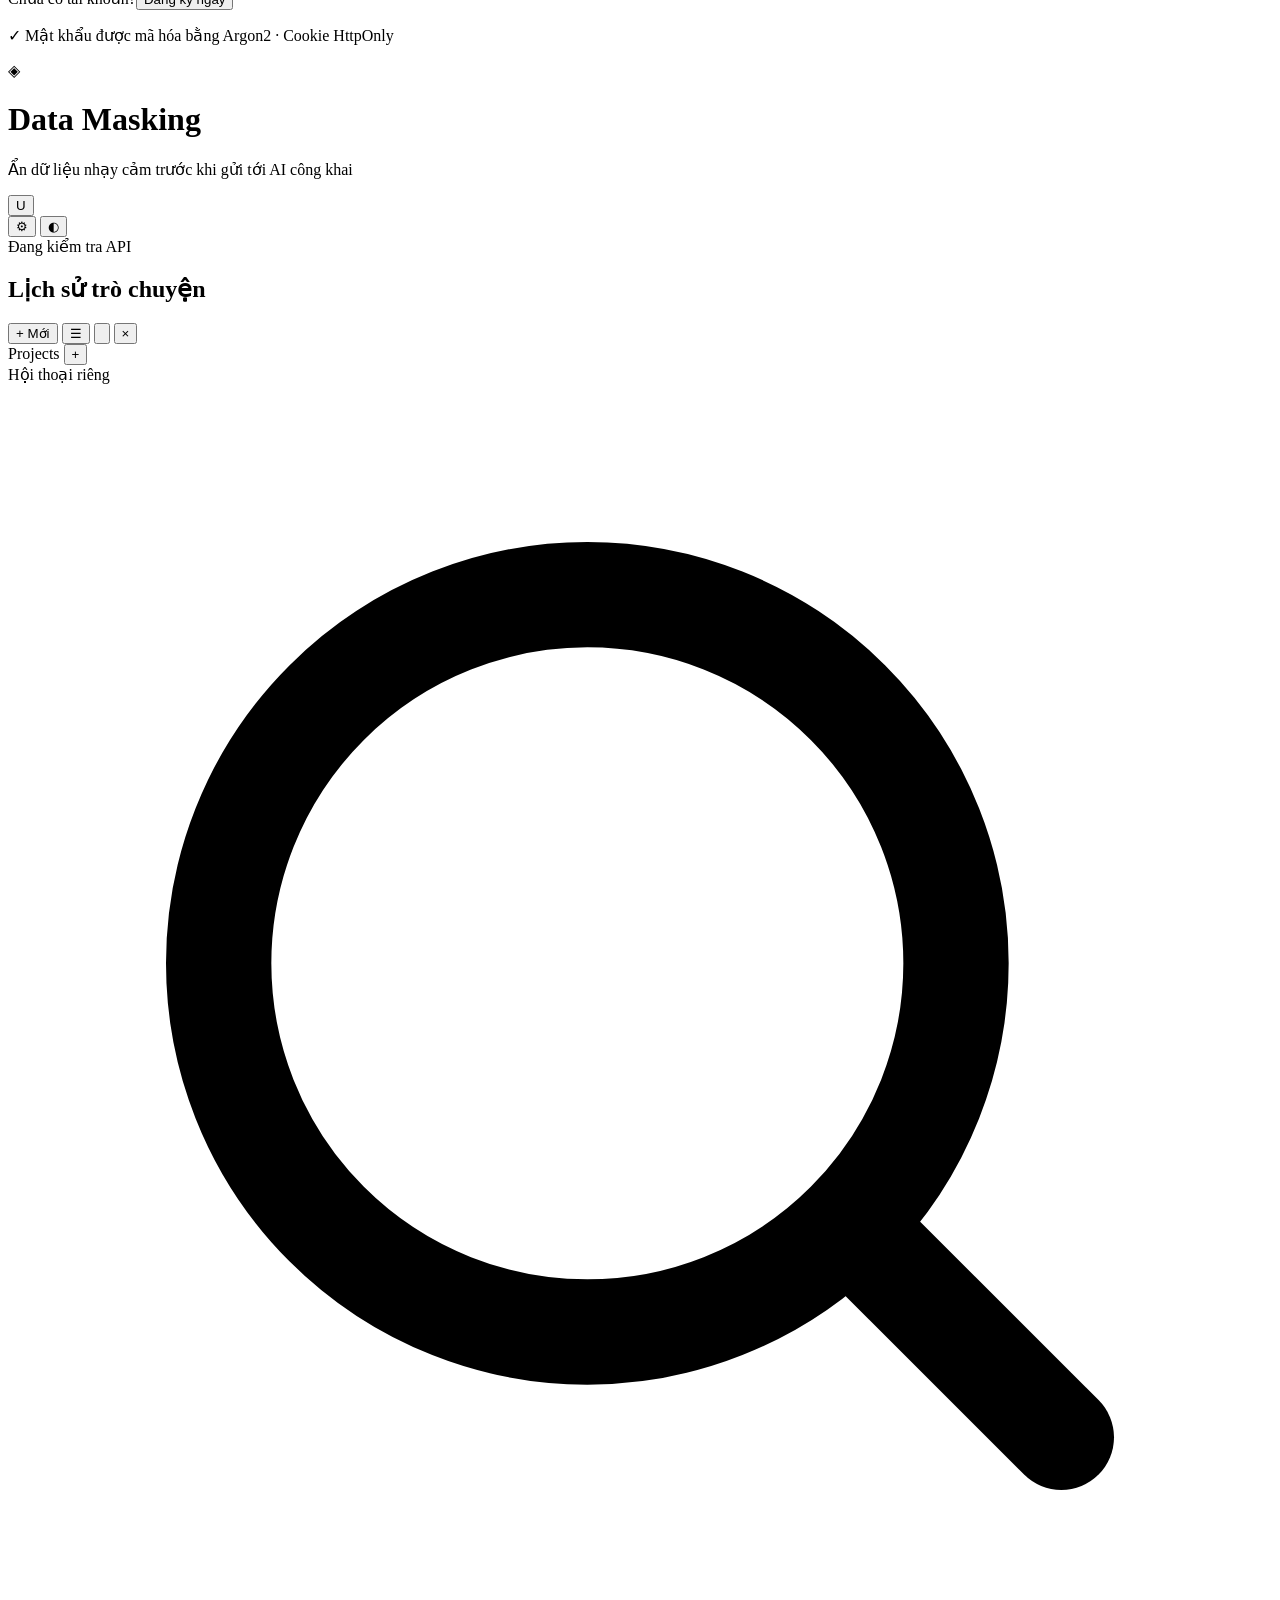
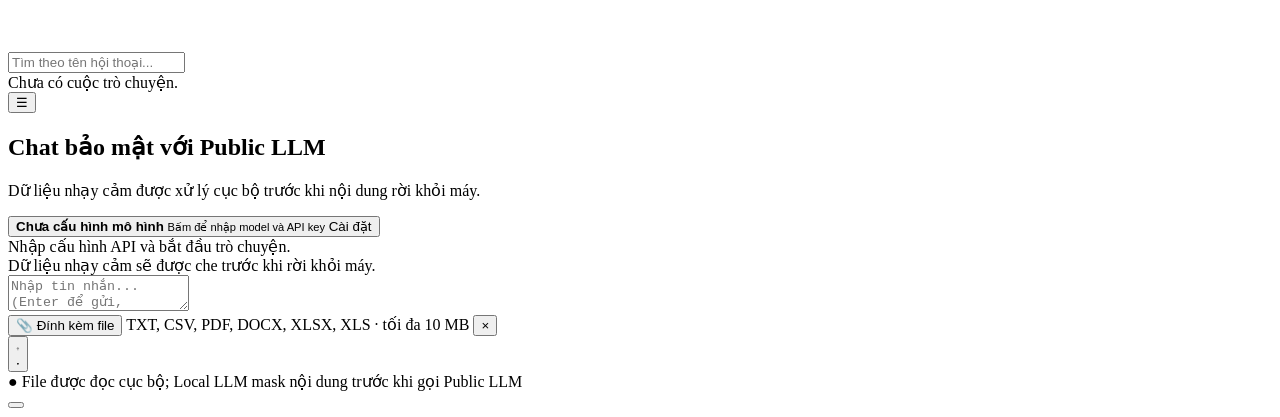
==== commit 5b8b2082: "update file excel" ====
--- a/app/frontend/index.html
+++ b/app/frontend/index.html
@@ -15,7 +15,7 @@
   </script>
   <link rel="stylesheet" href="/static/css/base.css?v=20260827-5">
   <link rel="stylesheet" href="/static/css/layout.css?v=20260827-2">
-  <link rel="stylesheet" href="/static/css/chat-theme.css?v=20260827-4">
+  <link rel="stylesheet" href="/static/css/chat-theme.css?v=20260904-1">
   <link rel="stylesheet" href="/static/css/auth.css?v=20260827-2">
 </head>
 
@@ -189,9 +189,9 @@
               <textarea id="chat-input"
                 placeholder="Nhập tin nhắn... (Enter để gửi, Shift+Enter để xuống dòng)"></textarea>
               <div class="file-controls">
-                <input id="file-input" type="file" hidden accept=".txt,.md,.csv,.json,.xml,.yaml,.yml,.log,.pdf,.docx">
+                <input id="file-input" type="file" hidden accept=".txt,.md,.csv,.json,.xml,.yaml,.yml,.log,.pdf,.docx,.xlsx,.xls">
                 <button id="attach-file" class="attach-button" type="button">📎 Đính kèm file</button>
-                <span id="selected-file" class="selected-file">TXT, MD, CSV, JSON, PDF, DOCX · tối đa 10 MB</span>
+                <span id="selected-file" class="selected-file">TXT, CSV, PDF, DOCX, XLSX, XLS · tối đa 10 MB</span>
                 <button id="remove-file" class="file-remove" type="button" aria-label="Bỏ file">×</button>
               </div>
             </div>
@@ -239,6 +239,7 @@
             <option value="openai_compatible">OpenAI-compatible</option>
             <option value="anthropic">Anthropic</option>
             <option value="gemini">Google Gemini</option>
+            <option value="xai">xAI Grok</option>
           </select>
         </div>
         <div class="settings-model">
@@ -294,7 +295,7 @@
         <div class="project-documents-box">
           <div class="project-document-controls">
             <span id="project-document-note" class="dialog-note">Lưu Project trước khi thêm tài liệu.</span>
-            <input id="project-document-input" type="file" hidden accept=".txt,.md,.csv,.json,.xml,.yaml,.yml,.log,.pdf,.docx">
+            <input id="project-document-input" type="file" hidden accept=".txt,.md,.csv,.json,.xml,.yaml,.yml,.log,.pdf,.docx,.xlsx,.xls">
             <button id="upload-project-document" class="project-document-upload" type="button" disabled>+ Thêm tài liệu</button>
           </div>
           <div id="project-document-list" class="project-document-list"></div>
@@ -351,10 +352,10 @@
   <script src="/static/js/state.js?v=20260827-2"></script>
   <script src="/static/js/api.js?v=20260827-2"></script>
   <script src="/static/js/auth.js?v=20260827-2"></script>
-  <script src="/static/js/settings.js?v=20260827-4"></script>
-  <script src="/static/js/projects.js?v=20260827-2"></script>
+  <script src="/static/js/settings.js?v=20260904-1"></script>
+  <script src="/static/js/projects.js?v=20260904-1"></script>
   <script src="/static/js/conversations.js?v=20260827-2"></script>
-  <script src="/static/js/chat.js?v=20260827-2"></script>
+  <script src="/static/js/chat.js?v=20260904-2"></script>
   <script src="/static/js/app.js?v=20260827-2"></script>
 </body>
 
